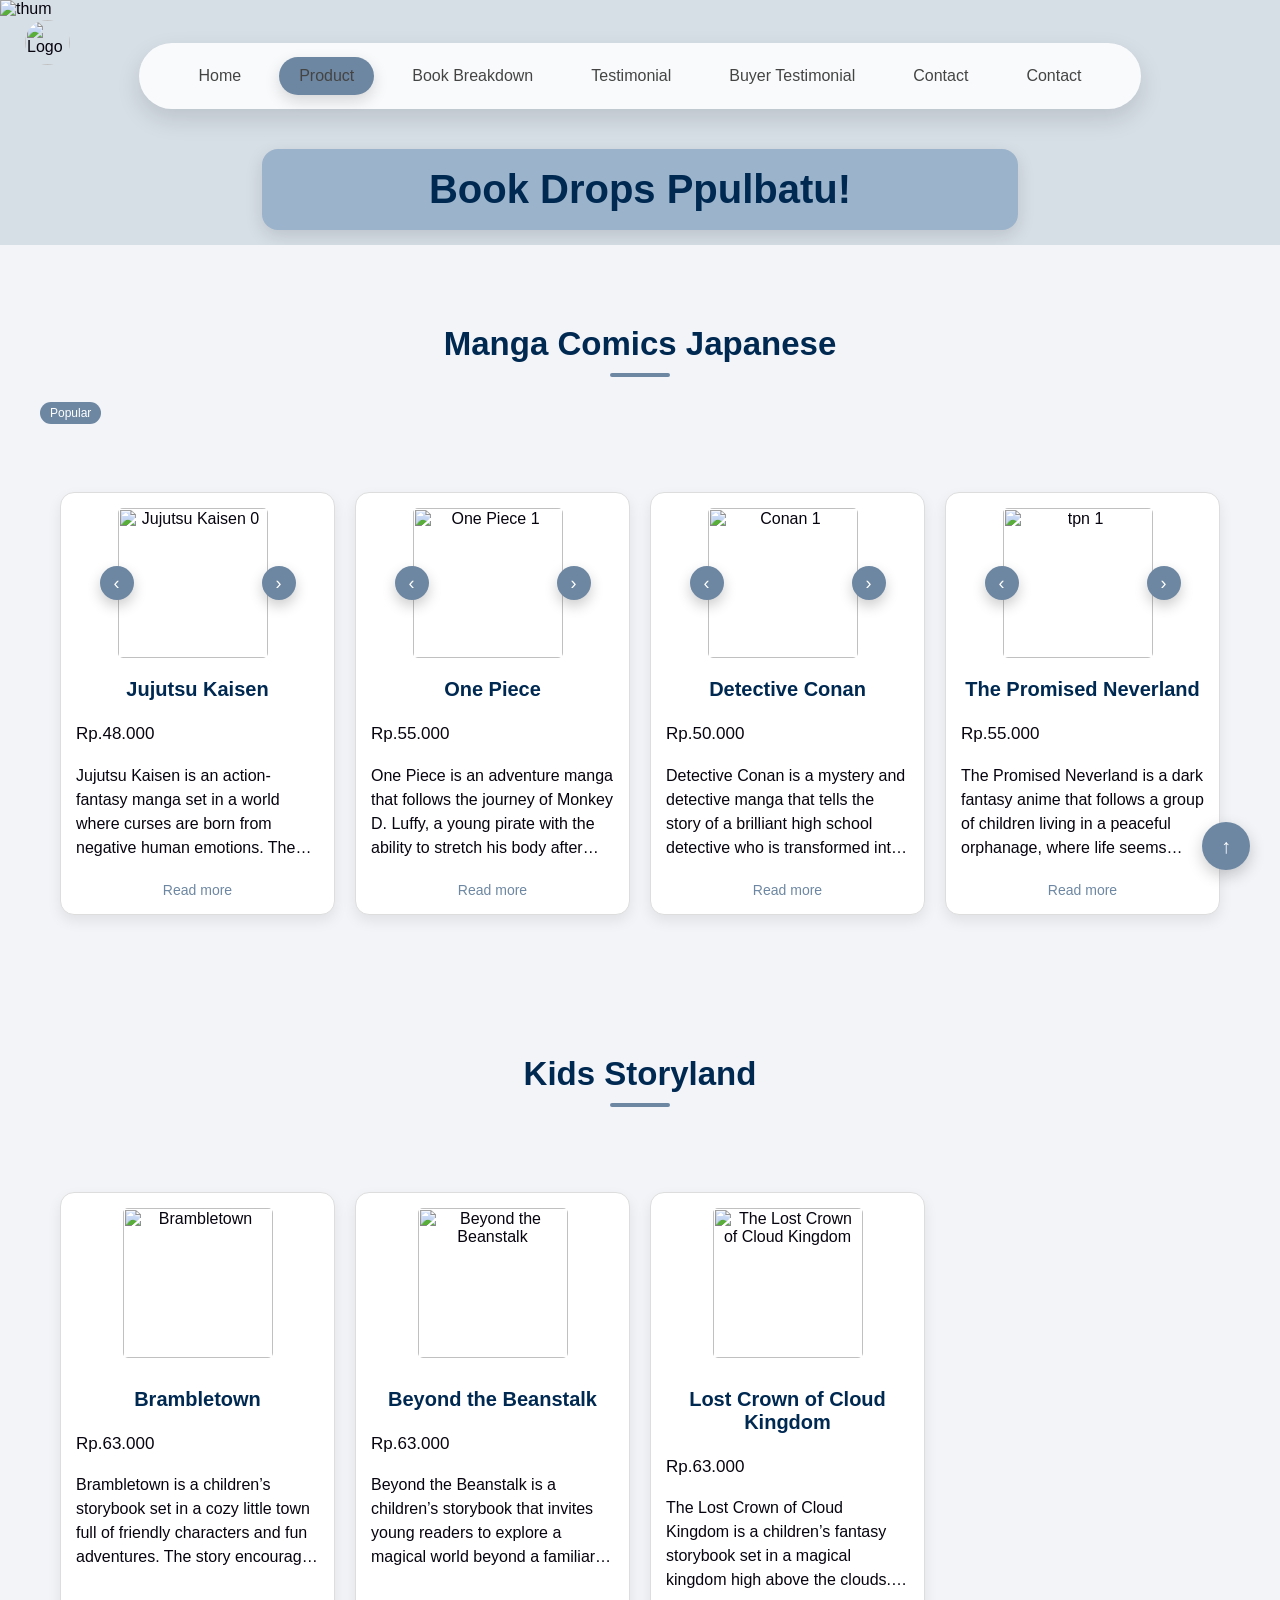
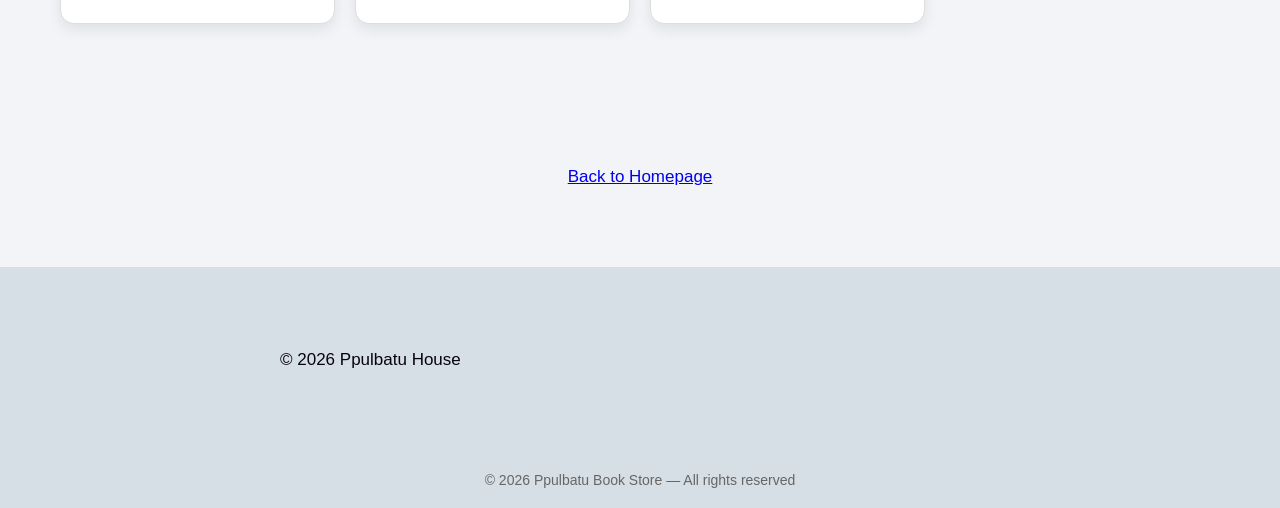
==== Product.html @ cbc6575b "Add files via upload" ====
<html lang="id">

    <head> <meta charset="UTF-8" />
           <meta name="viewport" content="width=device-width,initial-scale1.0" />
           <title>Book Drops Ppulbatu !</title>
           <link rel="stylesheet" href="style.css" /> 
          
          </head>
<body>

  <div class="logo">
    <img src="logoy.jpg" alt="Logo">
</div>

<div class="container">
    <img src="thum.jpg" alt="thum">
</div>

    <nav class="navbar">
  <a href="index.html">Home</a>
  <a href="Product.html" class="active">Product</a>
  <a href="Book Breakdown.html">Book Breakdown</a>
  <a href="Testimonial.html">Testimonial</a>
  <a href="Buyer Testimonial.html">Buyer Testimonial</a>
  <a href="Contact.html">Contact</a>
  <a href="Contact.html">Contact</a>
</nav>

<h1 class="page-title">Book Drops Ppulbatu!</h1>

<section class="Book drops"> <!-- Product-Our products will be available here soon -->
 
 <section class="Category">
 <h2 class="Category-title">Manga Comics Japanese</h2>

 <span class="badge">Popular</span>

<div class="Book drops">
   
<div class="Product">

 <div class="slider">

  <div class="slides">
    <img src="jjk 0.jpg" class="slide active" alt="Jujutsu Kaisen 0">
    <img src="jjk 1.jpg" class="slide" alt="Jujutsu Kaisen 1">
    <img src="jjk 2.jpg" class="slide" alt="Jujutsu Kaisen 2">
    <img src="jjk 3.jpg" class="slide" alt="Jujutsu Kaisen 3">
    <img src="jjk 4.jpg" class="slide" alt="Jujutsu Kaisen 4">
    <img src="jjk 5.jpg" class="slide" alt="Jujutsu Kaisen 5">
    <img src="jjk 7.jpg" class="slide" alt="Jujutsu Kaisen 7">
    <img src="jjk 8.jpg" class="slide" alt="Jujutsu Kaisen 8">
    <img src="jjk 9.jpg" class="slide" alt="Jujutsu Kaisen 9">
    <img src="jjk 10.jpg" class="slide" alt="Jujutsu Kaisen 10">
    <img src="jjk 11.jpg" class="slide" alt="Jujutsu Kaisen 11">
    <img src="jjk 13.jpg" class="slide" alt="Jujutsu Kaisen 13">
    <img src="jjk 14.jpg" class="slide" alt="Jujutsu Kaisen 14">
    <img src="jjk 16.jpg" class="slide" alt="Jujutsu Kaisen 16">
    <img src="jjk 17.jpg" class="slide" alt="Jujutsu Kaisen 17">
    <img src="jjk 18.jpg" class="slide" alt="Jujutsu Kaisen 18">
    <img src="jjk 19.jpg" class="slide" alt="Jujutsu Kaisen 19">
    <img src="jjk 20.jpg" class="slide" alt="Jujutsu Kaisen 20">

  </div>

  <button class="prev">‹</button>
  <button class="next">›</button>

</div>

    <h3 class="book-title">Jujutsu Kaisen</h3>
    <p class="Price">Rp.48.000</p>
    <p class="Book description">Jujutsu Kaisen is an action-fantasy manga set in a world where curses are born from negative human emotions. The story follows Yuji Itadori, a high school student with extraordinary physical abilities who becomes involved in the dangerous world of jujutsu sorcerers after encountering a powerful cursed object. His life changes as he learns to fight curses that threaten humanity.
The manga is known for its intense battles, dark atmosphere, and well-developed characters. It explores themes of sacrifice, strength, and the struggle between good and evil, supported by dynamic illustrations and fast-paced storytelling. With its gripping plot and unique power system, Jujutsu Kaisen offers an exciting and immersive reading experience for fans of action and supernatural stories.</p>
    <button class="read-more">Read more</button>

</div>

<div class="Product">

 <div class="slider">

  <div class="slides">
    <img src="op 1.jpg" class="slide active" alt="One Piece 1">
    <img src="op 2.jpg" class="slide" alt="One Piece 2">
    <img src="op 3.jpg" class="slide" alt="One Piece 3">
    <img src="op 4.jpg" class="slide" alt="One Piece 4">
    <img src="op 5.jpg" class="slide" alt="One Piece 5">
    <img src="op 6.jpg" class="slide" alt="One Piece 6">
    <img src="op 7.jpg" class="slide" alt="One Piece 7">

  </div>

  <button class="prev">‹</button>
  <button class="next">›</button>

 </div>

    <h3 class="book-title">One Piece</h3>
    <p class="Price">Rp.55.000</p>
    <p class="Book description">One Piece is an adventure manga that follows the journey of Monkey D. Luffy, a young pirate with the ability to stretch his body after eating a mysterious Devil Fruit. Dreaming of becoming the Pirate King, Luffy sets out to sea and forms the Straw Hat crew, each member having their own unique abilities and dreams.
Set in a vast world of oceans, islands, and powerful enemies, the story is filled with epic battles, heartfelt friendships, humor, and emotional moments. One Piece explores themes of freedom, loyalty, and the pursuit of dreams, supported by rich world-building and memorable characters. With its long-running storyline and imaginative universe, the manga offers an unforgettable adventure for readers of all ages.</p>
    <button class="read-more">Read more</button>

</div>

<div class="Product">

<div class="slider">

  <div class="slides">
    <img src="c 1.jpg" class="slide active" alt="Conan 1">
    <img src="c 2.jpg" class="slide" alt="Conan 2">
    <img src="c 3.jpg" class="slide" alt="Conan 3">
    <img src="c 4.jpg" class="slide" alt="Conan 4">
    <img src="c 5.jpg" class="slide" alt="Conan 5">
    <img src="c 6.jpg" class="slide" alt="Conan 6">
    <img src="c 7.jpg" class="slide" alt="Conan 7">

  </div>

  <button class="prev">‹</button>
  <button class="next">›</button>

 </div>

    <h3 class="book-title">Detective Conan</h3>
    <p class="Price">Rp.50.000</p>
    <p class="Book description">Detective Conan is a mystery and detective manga that tells the story of a brilliant high school detective who is transformed into a child after a mysterious incident. Despite his appearance, his intelligence and deductive skills remain unmatched. Under the alias Conan Edogawa, he continues solving complex criminal cases while secretly searching for a way to return to his original body.
The manga is known for its clever plots, detailed investigations, and logical problem-solving. Each case presents unique clues and twists that challenge readers to think along with the story. With a mix of suspense, drama, and light humor, Detective Conan offers an engaging reading experience and has become one of the most iconic detective manga series of all time.</p>
    <button class="read-more">Read more</button>

</div>

<div class="Product">

<div class="slider">

  <div class="slides">
    <img src="tpn 1.jpg" class="slide active" alt="tpn 1">
    <img src="tpn 2.jpg" class="slide" alt="tpn 2">
    <img src="tpn 3.jpg" class="slide" alt="tpn 3">
    <img src="tpn 4.jpg" class="slide" alt="tpn 4">
    <img src="tpn 5.jpg" class="slide" alt="tpn 5">
    <img src="tpn 6.jpg" class="slide" alt="tpn 6">
    <img src="tpn 7.jpg" class="slide" alt="tpn 7">
    <img src="tpn 8.jpg" class="slide" alt="tpn 8">
    <img src="tpn 9.jpg" class="slide" alt="tpn 9">
    <img src="tpn 10.jpg" class="slide" alt="tpn 10">
    <img src="tpn 11.jpg" class="slide" alt="tpn 11">
    <img src="tpn 12.jpg" class="slide" alt="tpn 12">

  </div>

  <button class="prev">‹</button>
  <button class="next">›</button>

 </div>

    <h3 class="book-title"> The Promised Neverland</h3>
    <p class="Price">Rp.55.000</p>
    <p class="Book description">The Promised Neverland is a dark fantasy anime that follows a group of children living in a peaceful orphanage, where life seems happy and secure at first. Behind the warmth and smiles, however, lies a shocking secret that changes everything. Determined to survive, the children use intelligence, strategy, and teamwork to challenge their fate.
The story is known for its strong suspense, emotional depth, and clever mind games rather than constant action. With intense plot twists and memorable characters, The Promised Neverland explores themes of freedom, trust, and the strength of human will.</p>
    <button class="read-more">Read more</button>

</div>
</section>

<section class="Category">
 <h2 class="Category-title">Kids Storyland</h2>

<div class="Book drops">
<div class="Product">

    <img src="Brambletown.jpg" alt="Brambletown">
    <h3 class="book-title">Brambletown</h3>
    <p class="Price">Rp.63.000</p>
    <p class="Book description">Brambletown is a children’s storybook set in a cozy little town full of friendly characters and fun adventures. The story encourages imagination while teaching simple values like kindness, friendship, and courage. Easy to read and enjoyable, Brambletown is perfect for young readers and family reading time.</p>

</div>

<div class="Product">

    <img src="Beyond the Beanstalk.jpg" alt="Beyond the Beanstalk">
    <h3 class="book-title">Beyond the Beanstalk</h3>
    <p class="Price">Rp.63.000</p>
    <p class="Book description">Beyond the Beanstalk is a children’s storybook that invites young readers to explore a magical world beyond a familiar fairytale. The story follows an exciting adventure filled with imagination, curiosity, and bravery, while teaching simple values through fun and engaging characters.</p>

</div>

<div class="Product">

    <img src="The Lost Crown of Cloud Kingdom.jpg" alt="The Lost Crown of Cloud Kingdom">
    <h3 class="book-title">Lost Crown of Cloud Kingdom</h3>
    <p class="Price">Rp.63.000</p>
    <p class="Book description">The Lost Crown of Cloud Kingdom is a children’s fantasy storybook set in a magical kingdom high above the clouds. The story follows an exciting quest to find a lost crown, filled with adventure, mystery, and imagination. Through brave characters and enchanting settings, the book teaches values such as courage, teamwork, and responsibility while keeping young readers engaged from beginning to end.</p>
    
</div>
</section>

<p style="text-align: center;">
    <a href="index.html"> Back to Homepage</a></p>
</section>

<footer>
    <p>&copy; 2026 Ppulbatu House</p>
</footer>

<footer class="footer">
  © 2026 Ppulbatu Book Store — All rights reserved
</footer>

<script>
  const sliders = document.querySelectorAll(".slider");

  sliders.forEach(slider => {
    let slides = slider.querySelectorAll(".slide");
    let prevBtn = slider.querySelector(".prev");
    let nextBtn = slider.querySelector(".next");
    let index = 0;

    function showSlide(i) {
      slides.forEach(slide => slide.classList.remove("active"));
      slides[i].classList.add("active");
    }

    prevBtn.addEventListener("click", () => {
      index = (index - 1 + slides.length) % slides.length;
      showSlide(index);
    });

    nextBtn.addEventListener("click", () => {
      index = (index + 1) % slides.length;
      showSlide(index);
    });
  });
</script>

<script>
  document.querySelectorAll(".read-more").forEach(btn => {
    btn.addEventListener("click", () => {
      const desc = btn.previousElementSibling;
      desc.classList.toggle("show");
      btn.textContent = desc.classList.contains("show")
        ? "Show less"
        : "Read more";
    });
  });
</script>

</body>

<a href="#" class="back-top">↑</a>

</html>
---- style.css ----
body {
    background-color: #ffffff;
    font-family: 'Poppins', sans-serif;
    color: #07040f;
    margin: 20px;
    background: linear-gradient(180deg, #f6f9ff, #ffffff);
}

body {
    margin: 0;
}

html {
    scroll-behavior: smooth;
}

*{
    font-family: 'Poppins', sans-serif;
}

h1 {
    color: #002952;
    text-align: center;
    background-color: #9bb3cb;
    font-family: 'Poppins', sans-serif;
    font-size: 40px;
    padding: 18px;
    border-radius: 16px;
    box-shadow: 0 6px 18px rgba(0,0,0,0.12);
    max-width: 720px;
    margin: 40px auto 15px auto;
}

h2 {
    color: #002952;
    text-align: left;
    font-family: 'Poppins', sans-serif;
    font-size: 25px;
    max-width: 720px;
    margin: 20px auto 10px auto;
}

p {
    font-size: 17px;
    text-align: left;
    line-height: 1.5;
    font-family: 'Poppins', sans-serif;
    max-width: 720px;
    margin-left: auto;
    margin-right: auto;
}

li { 
    font-size: 16px;
    text-align: left;
    line-height: 2.0;
    padding-left: 10px;
    font-family: 'Poppins', sans-serif;
}

strong {
    font-size: 16px;
    text-align: left;
    color: #002952;
    padding-left: 10px;
    font-family: 'Poppins', sans-serif;
}

ul {
    list-style: none;
    padding-left: 0;
    font-family: 'Poppins', sans-serif;
    max-width: 720px;
    margin: 20px auto;
    padding: 30px;
    background: #f5f6f8;
    border-radius: 22px;
    box-shadow: 0 12px 28px rgba(0,0,0,0.12);
}

ul li::before {
    content: "📖";
    margin-right: 10px;
}

ul li {
    background: #ffffff;
    padding: 14px 18px;
    border-radius: 10px;
    margin-bottom: 12px;
    box-shadow: 0 4px 10px rgba(0,0,0,0.08);
    transition: 0.25s;
}

ul li:hover {
    transform: translateY(-3px);
}

.navbar {
    display: flex;
    justify-content: center;
    gap: 18px;
    max-width: 950px;
    margin: 25px auto;
    padding: 14px 26px;
    background: rgba(255, 255, 255, 0.85);
    backdrop-filter: blur(12px);
    border-radius: 50px;
    box-shadow: 0 10px 25px rgba(0,0,0,0.12);
    position: sticky;
    top: 20px;
    z-index: 999;
}

.navbar a {
    text-decoration: none;
    color: #444;
    font-weight: 500;
    padding: 10px 20px;
    border-radius: 30px;
    transition: all 0.3s ease;
}

.navbar a:hover {
    background-color: #6d87a2;
    color: white;
}

.navbar a.active {
    background-color: #6d87a2;
    color: white;
}

.back-top {
    position: fixed;
    bottom: 30px;
    right: 30px;
    width: 48px;
    height: 48px;
    background: #6d87a2;
    color: white;
    display: flex;
    align-items: center;
    justify-content: center;
    border-radius: 50%;
    text-decoration: none;
    font-size: 20px;
    box-shadow: 0 6px 16px rgba(0,0,0,0.2);
}

.navbar {
    display: flex;
    justify-content: center;
    align-items: center;
    gap: 18px;

    max-width: 950px;
    margin: 25px auto;
    padding: 14px 26px;

    background: rgba(255, 255, 255, 0.85);
    backdrop-filter: blur(12px);

    border-radius: 50px;
    box-shadow: 0 10px 25px rgba(0,0,0,0.12);
}

.navbar {
    position: sticky;
    top: 20px;
    z-index: 999;
}

.navbar a.active {
    background-color: #6d87a2;
    color: #fff !important;
    box-shadow: 0 6px 15px rgba(0,0,0,0.15);
}

.navbar a,
.navbar a:link,
.navbar a:visited {
    text-decoration: none !important;
    color: #444 !important;
    font-weight: 500;
    padding: 10px 20px;
    border-radius: 30px;
    transition: all 0.3s ease;
}

.navbar a:hover {
    background-color: #6d87a2;
    color: #fff !important;
    transform: translateY(-2px);
}

.badge {
    display: inline-block;
    background-color: #6d87a2;
    color: white;
    font-size: 12px;
    padding: 4px 10px;
    border-radius: 20px;
    margin-bottom: 8px;
}

div.Book.drops {
  display: grid;
  grid-template-columns: repeat(auto-fill, minmax(250px, 1fr));
  gap: 20px;
  justify-items: center;
}

.Category-title {
  text-align: center;
  font-size: 33px;
  margin-bottom: 25px;
  color: #002952;
}

.Category-title::after {
    content: "";
    display: block;
    width: 60px;
    height: 4px;
    background-color: #6d87a2;
    margin: 10px auto 0;
    border-radius: 10px;
}

.Category {
  max-width: 1200px;
  margin: 0 auto 60px auto;
  padding: 0 20px;
}

.Product {
    background-color: #ffffff;
    border: 1px solid #ddd;
    padding: 15px;
    border-radius: 14px;
    text-align: center;
    box-shadow: 0 6px 14px rgba(0, 0, 0, 0.08);
    transition: all 0.3s ease;
}

.Product:hover {
    transform: translateY(-6px);
    box-shadow: 0 14px 30px rgba(0,0,0,0.15);
}

.Product img {
    width: 150px;
    height: auto;
    border-radius: 5px;
    margin-bottom: 10px;
    transition: transform 0.3s ease;
}

.Product img:hover {
    transform: scale(1.05);
}

.Product h2 {
    font-size: 20px;
    color: #002952;
}

.Product h3 {
    font-size: 20px;
    color: #002952;
    font-family: 'Poppins', sans-serif;
}

.slider-wrapper {
  display: flex;
  align-items: center;
  justify-content: center;
  gap: 12px;
  margin-bottom: 18px;
}

.slider {
  position: relative;
  width: 160px;
  margin: 0 auto 15px;
}

.slides {
  width: 100%;
}

.slide {
  display: none;
  width: 100%;
  border-radius: 10px;
}

.slide.active {
  display: block;
}

.slider .prev,
.slider .next {
  position: absolute;
  top: 50%;
  transform: translateY(-50%);

  width: 34px;
  height: 34px;
  border-radius: 50%;
  background: #6d87a2;
  color: #fff;
  border: none;
  cursor: pointer;

  display: flex;
  align-items: center;
  justify-content: center;

  font-size: 18px;
  box-shadow: 0 6px 14px rgba(0,0,0,0.2);
}

.slider .prev {
  left: -18px;
}

.slider .next {
  right: -18px;
}

.slider .prev:hover,
.slider .next:hover {
  background: #4f6f8f;
}

.Piece {
    font-weight: bold;
    color: #07040f;
}

.Book.description {
  display: -webkit-box;
  -webkit-line-clamp: 4;
  -webkit-box-orient: vertical;
  overflow: hidden;
  transition: all 0.3s ease;
  font-size: medium;
}

.Book.description.show {
  -webkit-line-clamp: unset;
}

.read-more {
  background: none;
  border: none;
  color: #6d87a2;
  font-size: 14px;
  cursor: pointer;
  margin-top: 5px;
}

.Articles {
    max-width: 700px;
    margin: 40px auto;
    padding: 28px;
    background-color: #ffffff;
    font-family: 'Poppins', sans-serif;
    line-height: 1.9;
    border-radius: 18px;
    box-shadow: 0 12px 28px rgba(0,0,0,0.12);
}

.Articles::after {
    content: "";
    display: block;
    clear: both;
}

.Articles p {
    text-align: justify;
}

.Book.drops {
    padding: 60px 20px;
    background-color: #f2f4f8;
    margin-bottom: 80px;
}

.Articles .Author {
    font-style: italic;
    color: #858585;
    margin-bottom: 20px;
    text-align: center;

}

.Articles .Cover {
    width: 180px;
    float: right;
    margin: 0 0 20px 20px;
    border: 1px solid #ccc;
    box-shadow: 2px 2px 6px rgba(0,0,0,0.1);
}

.Articles blockquote {
    font-style: italic;
    padding-left: 20px;
    margin: 20px 0;
    border-left: 4px solid #757575;
    color: #615e5e;
    background-color: #ffffff;
}

.quote-box {
    margin: 40px auto;
    padding: 24px;
    max-width: 700px;
    background: linear-gradient(135deg, #eef3fb, #ffffff);
    border-left: 6px solid #6d87a2;
    border-radius: 12px;
    font-style: italic;
}

.btn-Back {
    display: inline-block;
    margin-top: 30px;
    padding: 10px 16px;
    background-color: #6d87a2;
    color: white;
    text-decoration: none;
    border-radius: 30px;
    padding: 12px 20px;
    box-shadow: 0 6px 16px rgba(0,0,0,0.15);
    transition: all 0.3s ease;
}

.btn-Back:hover {
    background-color: #6d87a2;
    transform: translateY(-3px);
    box-shadow: 0 12px 25px rgba(0,0,0,0.25);
}

.Form {
    max-width: 600px;
    margin: auto;
    padding: 20px;
    background-color: #fafafa;
    border-radius: 10px;
    box-shadow: 0 0 10px rgba(0,0,0,0.1);
}

form input:focus,
form textarea:focus {
    outline: none;
    border-color: #6d87a2;
    box-shadow: 0 0 0 3px rgba(109,135,162,0.2);
}

form label {
    display: block;
    margin-top: 10px;
    font-weight: bold;
}

form input,
form select,
form textarea {
    width: 100%;
    padding: 8px;
    margin-top: 5px;
    margin-bottom: 15px;
    border-radius: 5px;
    border: 1px solid #c2bfbf;
}

form button {
    background-color: #6d87a2;
    color: white;
    padding: 12px 18px;
    border: none;
    border-radius: 30px;
    cursor: pointer;
    transition: all 0.3s ease;
}

form button:hover,
.btn-Back:hover {
    transform: translateY(-2px);
    box-shadow: 0 6px 15px rgba(0,0,0,0.15);
}

.image-wrapper {
    display: flex;
    justify-content: center;
    margin-bottom: 20px;
}

.image-wrapper img {
    width: 100%;
    max-width: 320px;  
    height: auto;
    border-radius: 12px;
    box-shadow: 0 4px 12px rgba(0,0,0,0.12);
    background-color: white;
    padding: 10px;    
}

.footer {
    text-align: center;
    margin-top: 80px;
    padding: 20px;
    font-size: 14px;
    color: #666;
}

::-webkit-scrollbar {
    width: 8px;
}

::-webkit-scrollbar-thumb {
    background: #6d87a2;
    border-radius: 10px;
}

::-webkit-scrollbar-track {
    background: #eef2f9;
}

::selection {
    background: #6d87a2;
    color: white;
}

.back-top {
    position: fixed;
    bottom: 30px;
    right: 30px;

    width: 48px;
    height: 48px;

    background: #6d87a2;
    color: white;

    display: flex;
    align-items: center;
    justify-content: center;

    border-radius: 50%;
    text-decoration: none;
    font-size: 20px;

    box-shadow: 0 6px 16px rgba(0,0,0,0.2);
    transition: all 0.3s ease;
}

.back-top:hover {
    transform: translateY(-3px);
    box-shadow: 0 10px 24px rgba(0,0,0,0.3);
}

.contact-container {
  max-width: 800px;
  margin: 60px auto;
  padding: 30px;
  background: #ffffff;
  border-radius: 15px;
  box-shadow: 0 10px 30px rgba(0,0,0,0.1);
}

.contact-container h2 {
  text-align: center;
  margin-bottom: 30px;
}

.contact-info {
  text-align: center;
  margin-bottom: 30px;
  color: #555;
}

.contact-form input,
.contact-form textarea {
  width: 100%;
  padding: 12px;
  margin-bottom: 15px;
  border-radius: 8px;
  border: 1px solid #ddd;
  font-size: 14px;
}

.contact-form textarea {
  resize: none;
}

.contact-form button {
  width: 100%;
  padding: 12px;
  background: #2c3e50;
  color: white;
  border: none;
  border-radius: 8px;
  cursor: pointer;
  font-size: 15px;
  transition: 0.3s;
}

.contact-form button:hover {
  background: #1a252f;
}

.success-message {
  text-align: center;
  color: rgb(81, 131, 81);
  margin-top: 15px;
  display: none;
}

.remove-all {
    display: block;
    margin: 25px auto;

    background-color: #6d87a2;
    color: white;

    padding: 10px 22px;
    border: none;
    border-radius: 30px;

    font-size: 14px;
    cursor: pointer;

    box-shadow: 0 6px 16px rgba(0,0,0,0.2);
    transition: all 0.25s ease;
}

.remove-all:hover {
    background-color: #b6514e;
    transform: translateY(-2px);
    box-shadow: 0 10px 20px rgba(0,0,0,0.25);
}

.remove-all:active {
    transform: scale(0.96);
}

#testimonialList {
    max-width: 600px;
    margin: 30px auto;
    display: flex;
    flex-direction: column;
    gap: 15px;
}

.testimoni-box {
    background: #ffffff;
    padding: 16px 20px;
    border-radius: 12px;
    border-left: 5px solid #6d87a2;
    box-shadow: 0 4px 12px rgba(0,0,0,0.1);
}

.testimoni-box p {
    margin: 6px 0;
    font-size: 15px;
}

#testimonialList p {
    text-align: center;
    color: #777;
    background: none;
    padding: 0;
    margin: 10px 0;
}

.event-container{
    max-width:1000px;
    margin:40px auto;
    display:grid;
    grid-template-columns:repeat(auto-fit,minmax(250px,1fr));
    gap:25px;
    padding:0 20px;
}

.event-card{
    background:white;
    padding:25px;
    border-radius:16px;
    box-shadow:0 10px 25px rgba(0,0,0,0.1);
    transition:0.3s;
    border-top:6px solid #6d87a2;
}

.event-card:hover{
    transform:translateY(-6px);
    box-shadow:0 16px 35px rgba(0,0,0,0.18);
}

.event-img:hover{
    transform:scale(1.05);
    transition:0.3s;
}

.event-card h2{
    font-size:22px;
    margin-bottom:8px;
}

.event-date{
    font-size:14px;
    color:#666;
    margin-bottom:12px;
}

.event-badge{
    display:inline-block;
    background:#6d87a2;
    color:white;
    font-size:12px;
    padding:5px 12px;
    border-radius:20px;
    margin-bottom:10px;
}

.event-img{
    width:100%;
    aspect-ratio:1/1;
    object-fit:cover;
    border-radius:12px;
    margin-bottom:12px;
}

.logo{
    position: fixed;
    top: 20px;
    left: 25px;
    z-index: 1000;
}

.logo img{
    height: 45px;
    width: 45px;
    border-radius: 50%;
    object-fit: cover;
}

.content{
display:none;
opacity:0;
transition:opacity 1s ease;
}

.intro{
position:fixed;
top:0;
left:0;
width:100%;
height:100vh;
background:rgb(203, 212, 225);
display:flex;
justify-content:center;
align-items:center;
z-index:9999;
transition:opacity 1s ease;
}

.typing{
color:white;
font-size:50px;
overflow:hidden;
border-right:3px solid white;
white-space:nowrap;
width:0;
animation: typing 3s steps(26) forwards, blink 1s infinite;
}

@keyframes typing{
from{width:0}
to{width:26ch}
}

@keyframes blink{
50%{border-color:transparent}
}

.intro-text{
text-align:center;
}

.by{
color:white;
margin-top:20px;
font-weight:normal;
opacity:0;
animation: munculby 3s forwards;
animation-delay:3s;
}

@keyframes munculby{
from{
opacity:0;
transform:translateY(10px);
}
to{
opacity:1;
transform:translateY(0);
}
}

body{
    margin:0;
    font-family: Arial;
    background: linear-gradient(to right, #d6dee6, #d6dee6);
}

nav ul{
    display:flex;
    justify-content:center;
    gap:40px;
    list-style:none;
    padding:20px;
    margin:0;
    color:white;
    font-size:18px;
}

.contact-img{
    width: 350px;  
    margin: 20px 0;
    border-radius: 10px;
}
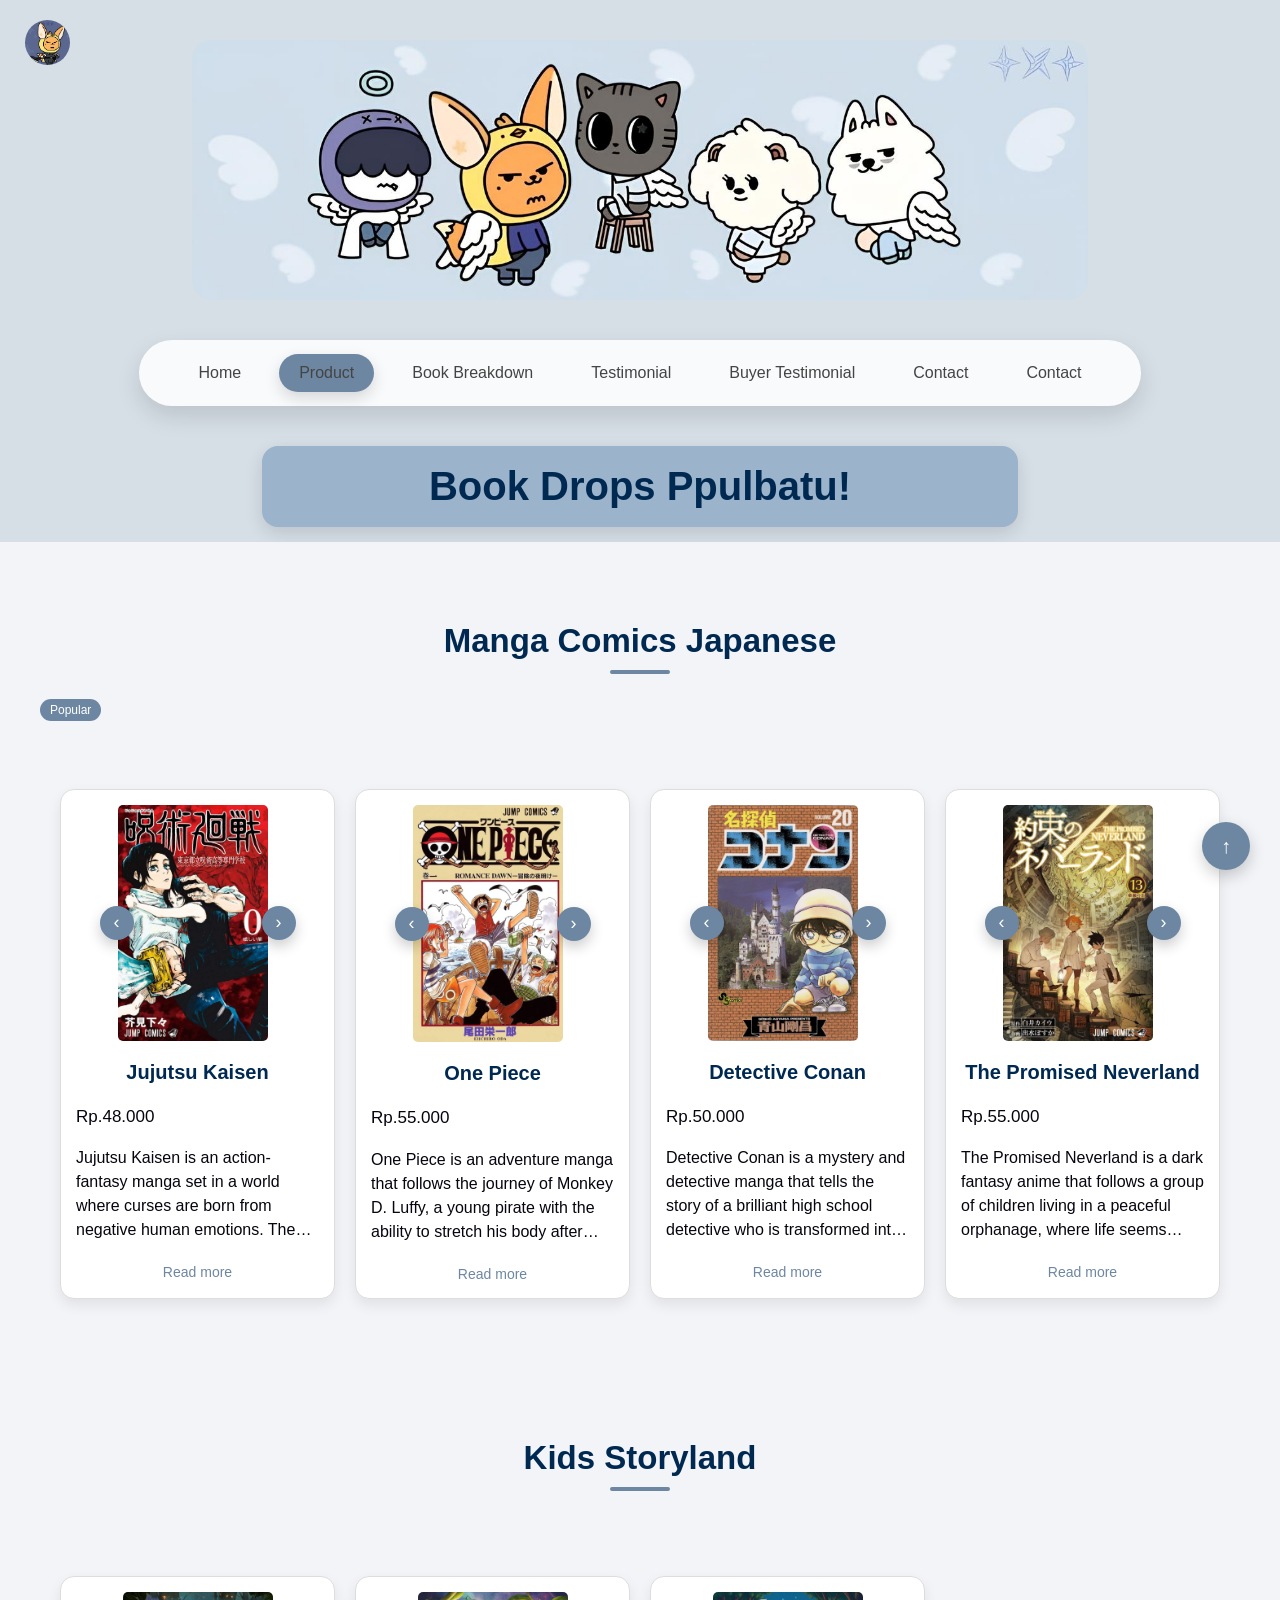
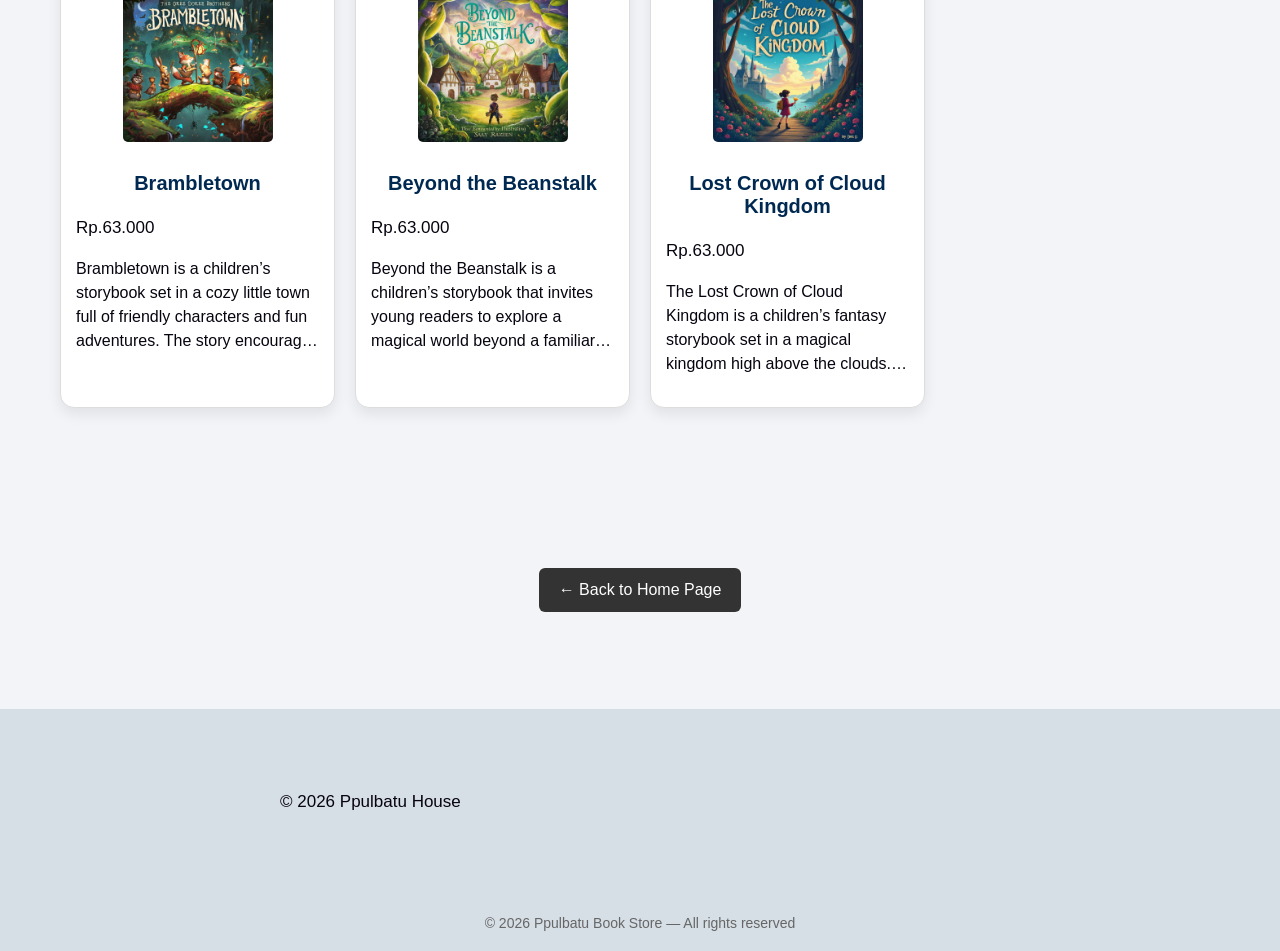
==== commit 8548b668: "Update Product.html" ====
--- a/Product.html
+++ b/Product.html
@@ -199,7 +199,7 @@
 </section>
 
 <p style="text-align: center;">
-    <a href="index.html"> Back to Homepage</a></p>
+    <a href="index.html" class="back-home">← Back to Home Page</a></p>
 </section>
 
 <footer>
@@ -252,4 +252,5 @@
 
 <a href="#" class="back-top">↑</a>
 
-</html>+
+</html>
--- a/style.css
+++ b/style.css
@@ -831,4 +831,34 @@
     width: 350px;  
     margin: 20px 0;
     border-radius: 10px;
-}+}
+
+.container{
+    width: 70%;
+    margin: 40px auto;
+}
+
+.container img{
+    width: 100%;
+    height: 260px;
+    object-fit: cover;
+    border-radius: 20px;
+    display: block;
+}
+
+.back-home{
+display:inline-block;
+margin:20px;
+padding:10px 20px;
+background:#333;
+color:white;
+text-decoration:none;
+border-radius:6px;
+font-size:16px;
+transition:0.3s;
+}
+
+.back-home:hover{
+background:#555;
+transform:translateY(-2px);
+}
